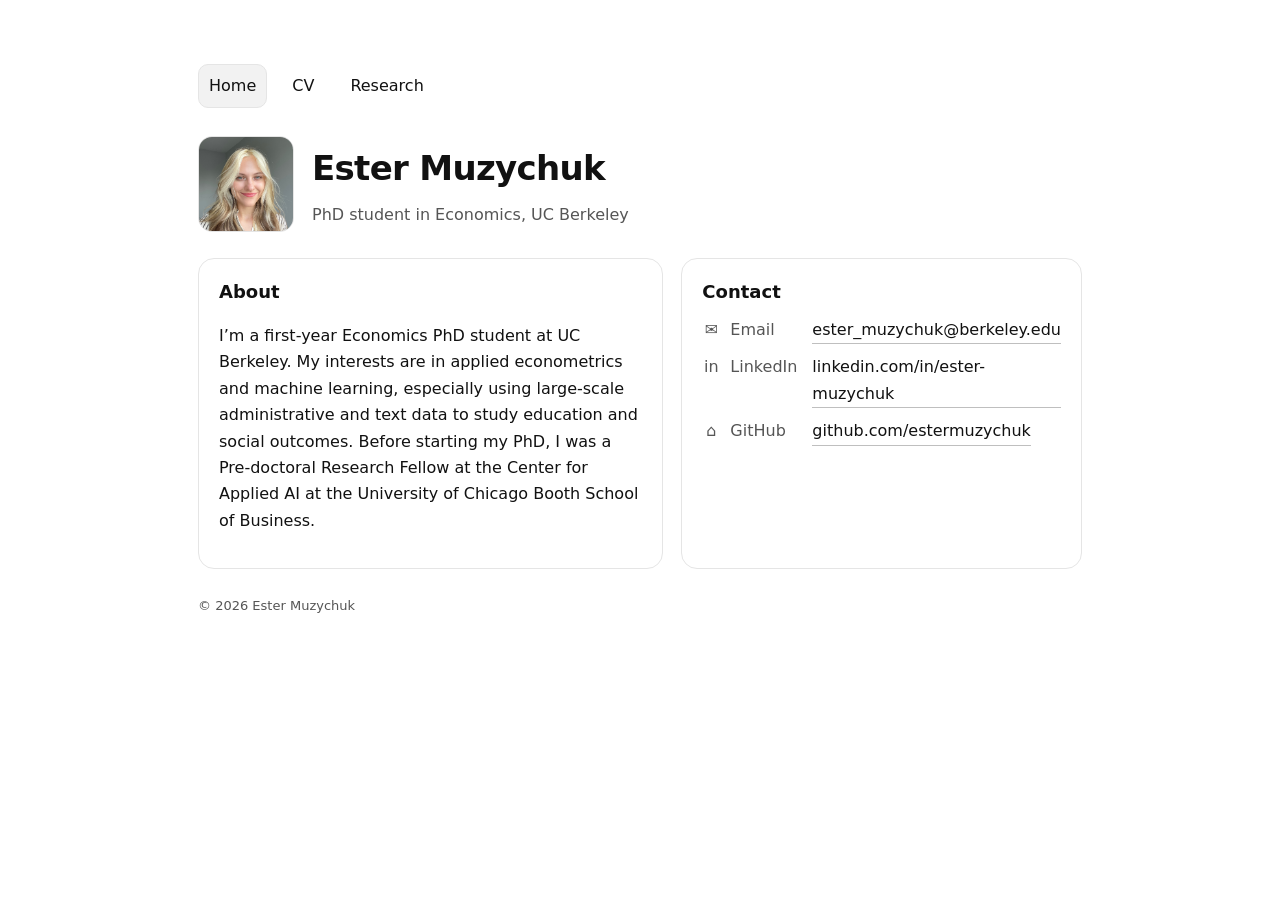
==== index.html @ eb8ea7dd "Refactor CSS and update contact information Refactor CSS styles for consistency and readability. Upd" ====
<!doctype html>
<html lang="en">
<head>
  <meta charset="utf-8" />
  <meta name="viewport" content="width=device-width, initial-scale=1" />
  <title>Ester Muzychuk</title>
  <meta name="description" content="Ester Muzychuk — PhD student in Economics at UC Berkeley." />
  <style>
    :root{
      --bg:#ffffff;
      --text:#111111;
      --muted:#555555;
      --border:#e5e5e5;
      --card:#ffffff;
      --link:#111111;
      --radius:16px;
      --maxw:920px;
    }
    *{ box-sizing:border-box; }
    body{
      margin:0;
      background:var(--bg);
      color:var(--text);
      font-family:system-ui,-apple-system,Segoe UI,Roboto,Arial,sans-serif;
      line-height:1.65;
    }
    .wrap{
      max-width:var(--maxw);
      margin:64px auto;
      padding:0 18px;
    }

    /* Nav */
    nav{
      display:flex;
      gap:14px;
      flex-wrap:wrap;
      align-items:center;
      margin-bottom:28px;
    }
    nav a{
      color:var(--link);
      text-decoration:none;
      padding:8px 10px;
      border-radius:10px;
      border:1px solid transparent;
    }
    nav a:hover{ border-color:var(--border); background:#f6f6f6; }
    nav a.active{ border-color:var(--border); background:#f2f2f2; }

    /* Header */
    .header{
      display:grid;
      grid-template-columns:96px 1fr;
      gap:18px;
      align-items:center;
      margin-top:10px;
    }
    .photo{
      width:96px;
      height:96px;
      border-radius:14px;          /* square w/ soft corners */
      object-fit:cover;
      border:1px solid var(--border);
      background:#eee;
    }
    h1{ margin:0; font-size:34px; letter-spacing:-0.02em; }
    .subtitle{ margin:6px 0 0; color:var(--muted); }

    /* Layout */
    .grid{
      display:grid;
      grid-template-columns:1fr;
      gap:18px;
      margin-top:26px;
    }
    @media (min-width: 860px){
      .grid{ grid-template-columns:1.2fr 0.8fr; }
    }

    /* Cards (minimal) */
    .card{
      background:var(--card);
      border:1px solid var(--border);
      border-radius:var(--radius);
      padding:18px 20px;
    }
    .card h2{ margin:0 0 10px; font-size:18px; }

    /* Contact (minimal list, no inner boxes) */
    .contact-list{
      list-style:none;
      padding:0;
      margin:10px 0 0;
      display:grid;
      gap:10px;
    }
    .contact-item{
      display:flex;
      align-items:baseline;
      gap:10px;
    }
    .contact-item .icon{
      width:18px;
      flex:0 0 18px;
      text-align:center;
      opacity:0.7;
    }
    .contact-item .label{
      color:var(--muted);
      min-width:72px;              /* align labels */
    }
    .contact-item a{
      color:var(--text);
      text-decoration:none;
      border-bottom:1px solid rgba(0,0,0,0.25);
    }
    .contact-item a:hover{
      border-bottom-color:rgba(0,0,0,0.7);
    }

    footer{
      margin-top:26px;
      color:var(--muted);
      font-size:13px;
    }
  </style>
</head>

<body>
  <div class="wrap">
    <nav aria-label="Primary">
      <a class="active" href="index.html">Home</a>
      <a href="cv.html">CV</a>
      <a href="research.html">Research</a>
    </nav>

    <section class="header">
      <img class="photo" src="headshot.jpg" alt="Headshot of Ester Muzychuk" />
      <div>
        <h1>Ester Muzychuk</h1>
        <p class="subtitle">PhD student in Economics, UC Berkeley</p>
      </div>
    </section>

    <section class="grid">
      <div class="card">
        <h2>About</h2>
        <p>
          I’m a first-year Economics PhD student at UC Berkeley. My interests are in applied econometrics and machine learning,
          especially using large-scale administrative and text data to study education and social outcomes. Before starting my PhD,
          I was a Pre-doctoral Research Fellow at the Center for Applied AI at the University of Chicago Booth School of Business.
        </p>
      </div>

      <div class="card">
        <h2>Contact</h2>
        <ul class="contact-list">
          <li class="contact-item">
            <span class="icon" aria-hidden="true">✉</span>
            <span class="label">Email</span>
            <a href="mailto:ester_muzychuk@berkeley.edu">ester_muzychuk@berkeley.edu</a>
          </li>

          <li class="contact-item">
            <span class="icon" aria-hidden="true">in</span>
            <span class="label">LinkedIn</span>
            <a href="https://linkedin.com/in/ester-muzychuk" target="_blank" rel="noopener">
              linkedin.com/in/ester-muzychuk
            </a>
          </li>

          <li class="contact-item">
            <span class="icon" aria-hidden="true">⌂</span>
            <span class="label">GitHub</span>
            <a href="https://github.com/estermuzychuk" target="_blank" rel="noopener">
              github.com/estermuzychuk
            </a>
          </li>

          <!-- No CV download link on the home page -->
        </ul>
      </div>
    </section>

    <footer>
      © <span id="y"></span> Ester Muzychuk
    </footer>
  </div>

  <script>
    document.getElementById("y").textContent = new Date().getFullYear();
  </script>
</body>
</html>
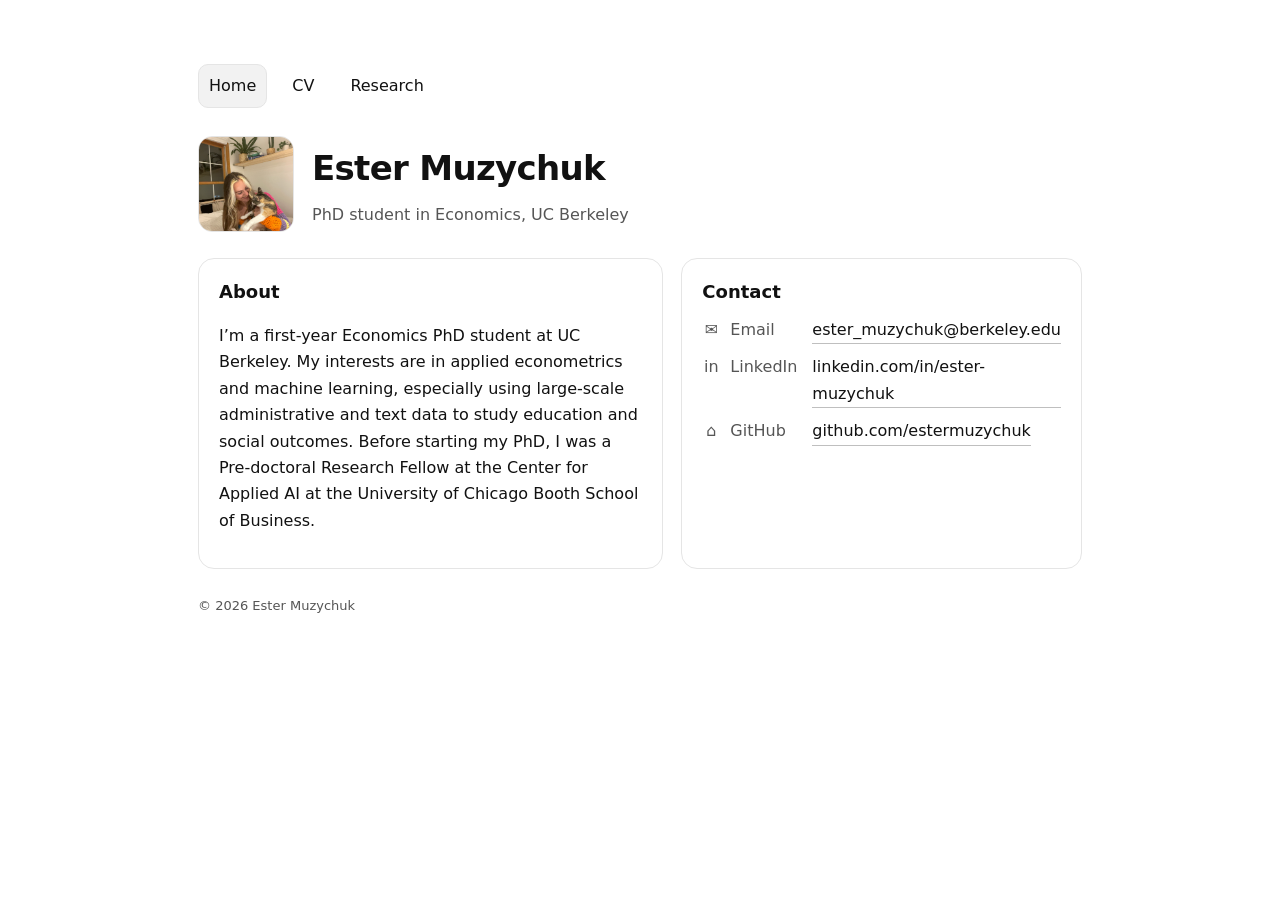
==== commit 036d6011: "Change headshot image format from jpg to jpeg" ====
--- a/index.html
+++ b/index.html
@@ -136,7 +136,7 @@
     </nav>
 
     <section class="header">
-      <img class="photo" src="headshot.jpg" alt="Headshot of Ester Muzychuk" />
+      <img class="photo" src="headshot.jpeg" alt="Headshot of Ester Muzychuk" />
       <div>
         <h1>Ester Muzychuk</h1>
         <p class="subtitle">PhD student in Economics, UC Berkeley</p>
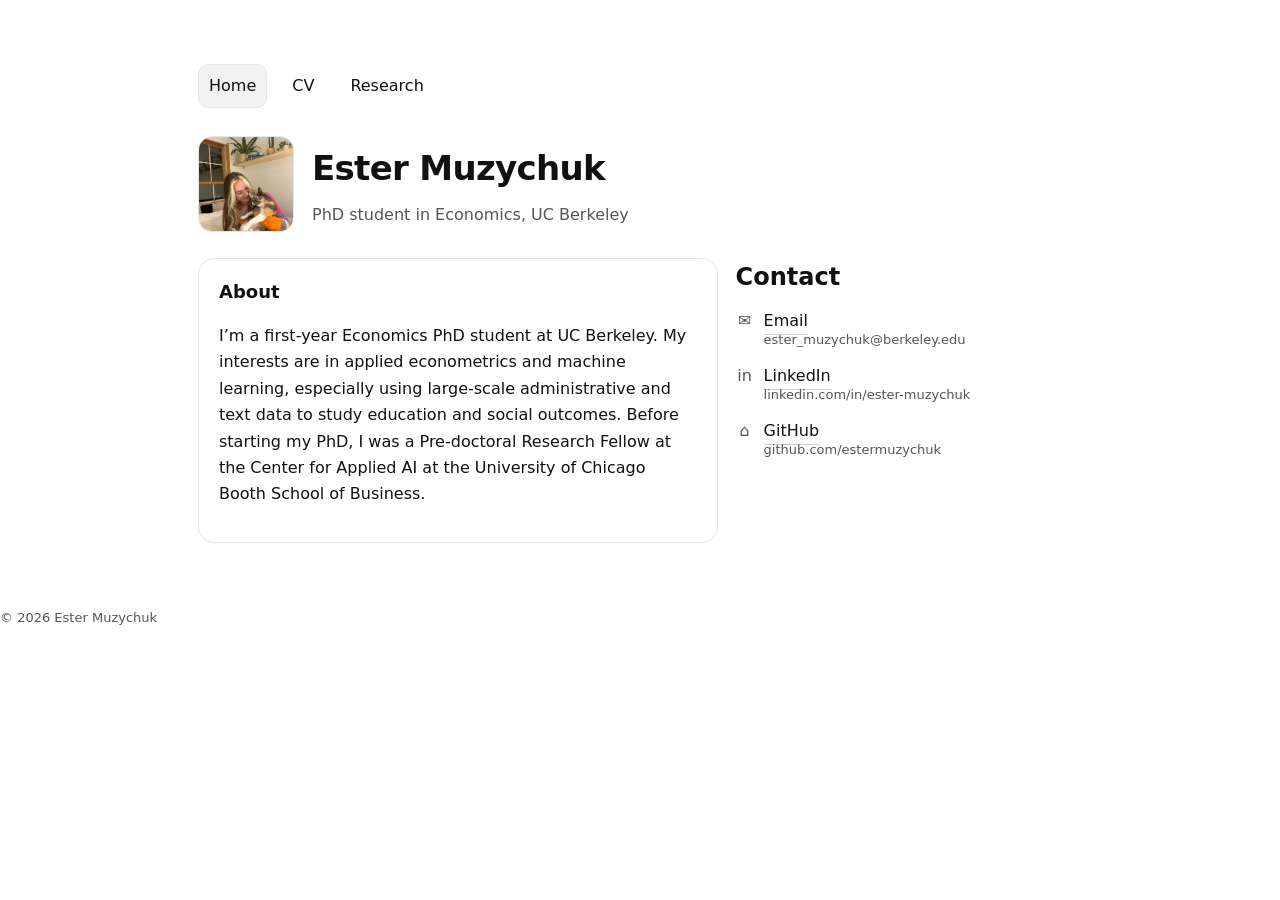
==== commit 080084d1: "Refactor Contact section layout and styling Updated the Contact section to remove card styling and a" ====
--- a/index.html
+++ b/index.html
@@ -124,6 +124,61 @@
       color:var(--muted);
       font-size:13px;
     }
+/* Make the Contact section unboxed (no card look) */
+.contact-panel{
+  background: transparent !important;
+  border: none !important;
+  padding: 0 !important;
+  border-radius: 0 !important;
+}
+
+/* Keep the Contact heading aligned nicely */
+.contact-panel h2{
+  margin: 0 0 10px;
+}
+
+/* Minimal list styling */
+.contact-list{
+  list-style: none;
+  padding: 0;
+  margin: 0;
+  display: grid;
+  gap: 12px;
+}
+
+.contact-item{
+  display: flex;
+  align-items: center;
+  gap: 10px;
+}
+
+.contact-item .icon{
+  width: 18px;
+  flex: 0 0 18px;
+  text-align: center;
+  opacity: 0.7;
+}
+
+/* Make the label itself the link */
+.contact-item a{
+  color: var(--text);
+  text-decoration: none;
+  font-weight: 500;
+  border-bottom: 1px solid rgba(0,0,0,0.18);
+}
+
+.contact-item a:hover{
+  border-bottom-color: rgba(0,0,0,0.6);
+}
+
+/* Optional: a tiny muted subtext under each label */
+.contact-sub{
+  color: var(--muted);
+  font-size: 13px;
+  margin-left: 28px; /* lines up under label (icon+gap) */
+  margin-top: -6px;
+}
+    
   </style>
 </head>
 
@@ -153,31 +208,35 @@
         </p>
       </div>
 
-      <div class="card">
-        <h2>Contact</h2>
-        <ul class="contact-list">
-          <li class="contact-item">
-            <span class="icon" aria-hidden="true">✉</span>
-            <span class="label">Email</span>
-            <a href="mailto:ester_muzychuk@berkeley.edu">ester_muzychuk@berkeley.edu</a>
-          </li>
-
-          <li class="contact-item">
-            <span class="icon" aria-hidden="true">in</span>
-            <span class="label">LinkedIn</span>
-            <a href="https://linkedin.com/in/ester-muzychuk" target="_blank" rel="noopener">
-              linkedin.com/in/ester-muzychuk
-            </a>
-          </li>
-
-          <li class="contact-item">
-            <span class="icon" aria-hidden="true">⌂</span>
-            <span class="label">GitHub</span>
-            <a href="https://github.com/estermuzychuk" target="_blank" rel="noopener">
-              github.com/estermuzychuk
-            </a>
-          </li>
-
+      <div class="contact-panel">
+  <h2>Contact</h2>
+
+  <ul class="contact-list">
+    <li>
+      <div class="contact-item">
+        <span class="icon" aria-hidden="true">✉</span>
+        <a href="mailto:ester_muzychuk@berkeley.edu">Email</a>
+      </div>
+      <div class="contact-sub">ester_muzychuk@berkeley.edu</div>
+    </li>
+
+    <li>
+      <div class="contact-item">
+        <span class="icon" aria-hidden="true">in</span>
+        <a href="https://linkedin.com/in/ester-muzychuk" target="_blank" rel="noopener">LinkedIn</a>
+      </div>
+      <div class="contact-sub">linkedin.com/in/ester-muzychuk</div>
+    </li>
+
+    <li>
+      <div class="contact-item">
+        <span class="icon" aria-hidden="true">⌂</span>
+        <a href="https://github.com/estermuzychuk" target="_blank" rel="noopener">GitHub</a>
+      </div>
+      <div class="contact-sub">github.com/estermuzychuk</div>
+    </li>
+  </ul>
+</div>
           <!-- No CV download link on the home page -->
         </ul>
       </div>
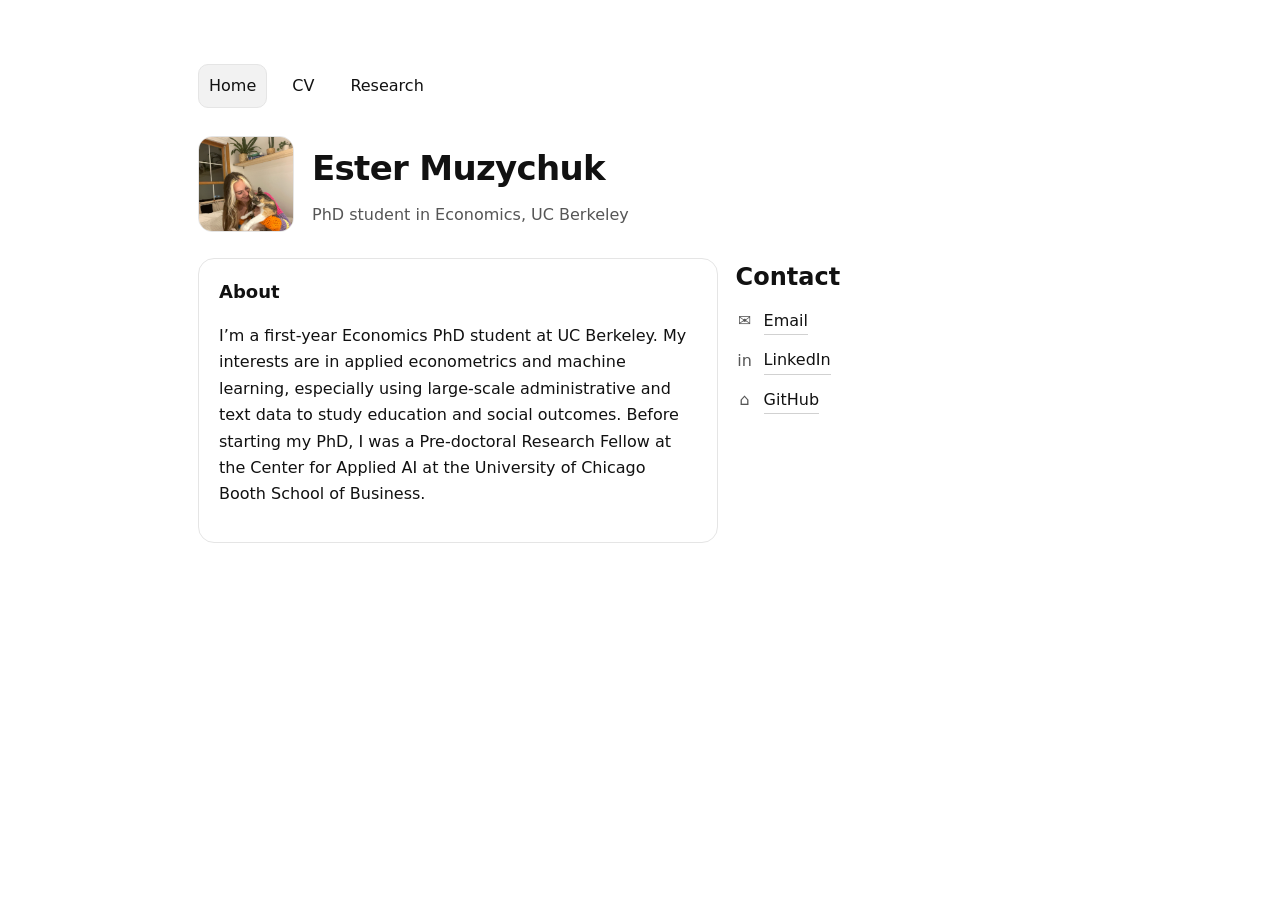
==== commit 7dd682a8: "Refactor contact panel and list structure" ====
--- a/index.html
+++ b/index.html
@@ -178,7 +178,44 @@
   margin-left: 28px; /* lines up under label (icon+gap) */
   margin-top: -6px;
 }
-    
+
+    .contact-panel{
+  background: transparent !important;
+  border: none !important;
+  padding: 0 !important;
+  border-radius: 0 !important;
+}
+
+.contact-list{
+  list-style:none;
+  padding:0;
+  margin:10px 0 0;
+  display:grid;
+  gap:12px;
+}
+
+.contact-item{
+  display:flex;
+  align-items:center;
+  gap:10px;
+}
+
+.contact-item .icon{
+  width:18px;
+  flex:0 0 18px;
+  text-align:center;
+  opacity:0.7;
+}
+
+.contact-item a{
+  color: var(--text);
+  text-decoration:none;
+  border-bottom:1px solid rgba(0,0,0,0.18);
+}
+
+.contact-item a:hover{
+  border-bottom-color: rgba(0,0,0,0.6);
+}
   </style>
 </head>
 
@@ -208,32 +245,23 @@
         </p>
       </div>
 
-      <div class="contact-panel">
+     <div class="contact-panel">
   <h2>Contact</h2>
 
   <ul class="contact-list">
-    <li>
-      <div class="contact-item">
-        <span class="icon" aria-hidden="true">✉</span>
-        <a href="mailto:ester_muzychuk@berkeley.edu">Email</a>
-      </div>
-      <div class="contact-sub">ester_muzychuk@berkeley.edu</div>
+    <li class="contact-item">
+      <span class="icon" aria-hidden="true">✉</span>
+      <a href="mailto:ester_muzychuk@berkeley.edu">Email</a>
     </li>
 
-    <li>
-      <div class="contact-item">
-        <span class="icon" aria-hidden="true">in</span>
-        <a href="https://linkedin.com/in/ester-muzychuk" target="_blank" rel="noopener">LinkedIn</a>
-      </div>
-      <div class="contact-sub">linkedin.com/in/ester-muzychuk</div>
+    <li class="contact-item">
+      <span class="icon" aria-hidden="true">in</span>
+      <a href="https://linkedin.com/in/ester-muzychuk" target="_blank" rel="noopener">LinkedIn</a>
     </li>
 
-    <li>
-      <div class="contact-item">
-        <span class="icon" aria-hidden="true">⌂</span>
-        <a href="https://github.com/estermuzychuk" target="_blank" rel="noopener">GitHub</a>
-      </div>
-      <div class="contact-sub">github.com/estermuzychuk</div>
+    <li class="contact-item">
+      <span class="icon" aria-hidden="true">⌂</span>
+      <a href="https://github.com/estermuzychuk" target="_blank" rel="noopener">GitHub</a>
     </li>
   </ul>
 </div>
@@ -242,9 +270,7 @@
       </div>
     </section>
 
-    <footer>
-      © <span id="y"></span> Ester Muzychuk
-    </footer>
+
   </div>
 
   <script>
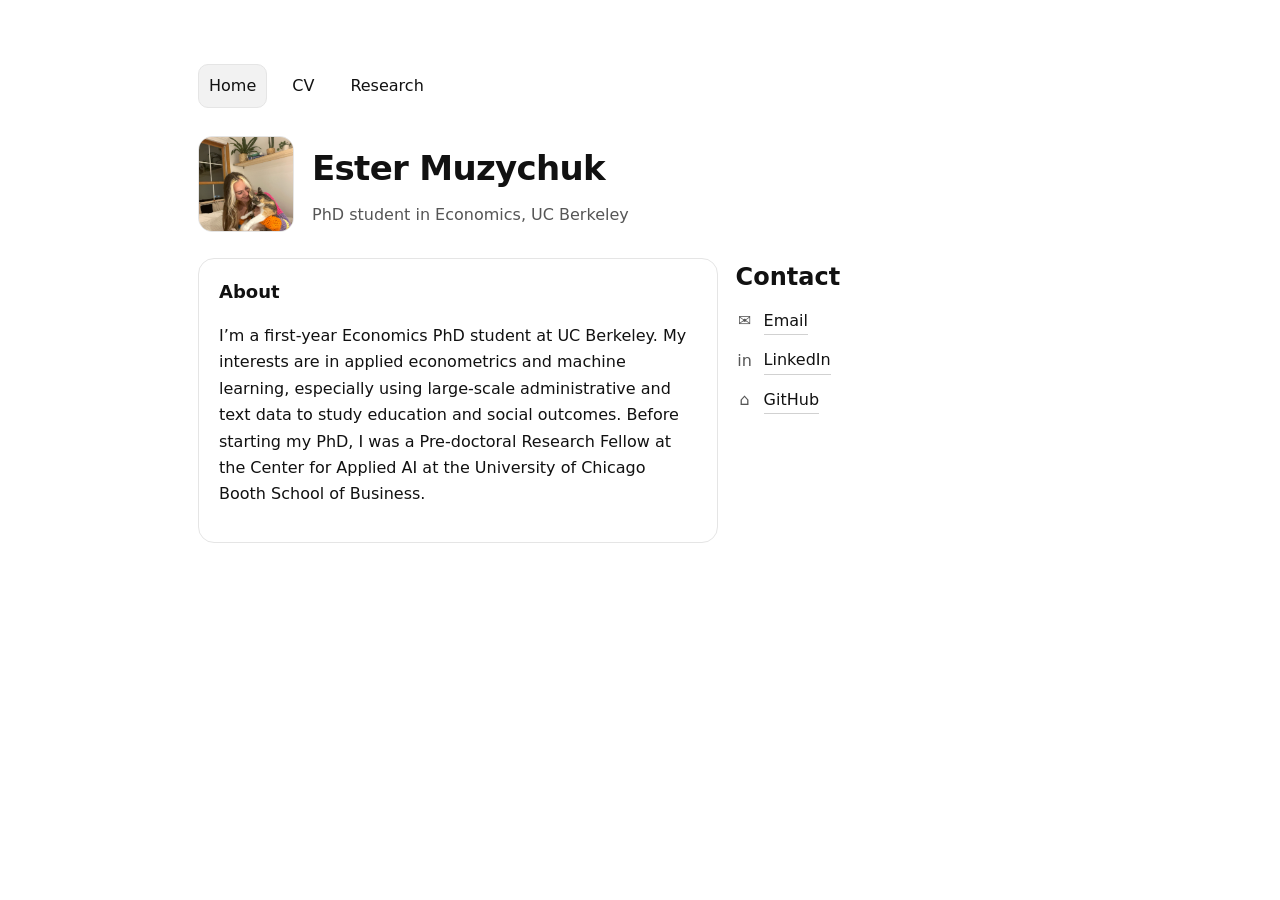
==== commit 2b91bafb: "Enhance index.html with SEO and Open Graph meta tags Added meta tags for SEO and social media sharin" ====
--- a/index.html
+++ b/index.html
@@ -1,6 +1,47 @@
 <!doctype html>
 <html lang="en">
 <head>
+<title>Ester Muzychuk | Economics PhD | UC Berkeley</title>
+
+<meta name="description" content="Ester Muzychuk — Economics PhD student at UC Berkeley. Research in econometrics, machine learning, and education." />
+<meta name="robots" content="index,follow" />
+
+<link rel="canonical" href="https://estermuzychuk.github.io/" />
+
+<!-- Open Graph (shows nice previews + helps consistency) -->
+<meta property="og:type" content="website" />
+<meta property="og:title" content="Ester Muzychuk" />
+<meta property="og:description" content="Economics PhD student at UC Berkeley. Research in econometrics, machine learning, and education." />
+<meta property="og:url" content="https://estermuzychuk.github.io/" />
+<meta property="og:image" content="https://estermuzychuk.github.io/headshot.jpg" />
+
+<!-- Twitter Card -->
+<meta name="twitter:card" content="summary_large_image" />
+<meta name="twitter:title" content="Ester Muzychuk" />
+<meta name="twitter:description" content="Economics PhD student at UC Berkeley. Research in econometrics, machine learning, and education." />
+<meta name="twitter:image" content="https://estermuzychuk.github.io/headshot.jpg" />
+
+<!-- Structured data: Person -->
+<script type="application/ld+json">
+{
+  "@context": "https://schema.org",
+  "@type": "Person",
+  "name": "Ester Muzychuk",
+  "url": "https://estermuzychuk.github.io/",
+  "affiliation": {
+    "@type": "Organization",
+    "name": "University of California, Berkeley"
+  },
+  "image": "https://estermuzychuk.github.io/headshot.jpg",
+  "sameAs": [
+    "www.linkedin.com/in/ester-muzychuk",
+    "https://github.com/estermuzychuk"
+  ]
+}
+</script>
+
+
+  
   <meta charset="utf-8" />
   <meta name="viewport" content="width=device-width, initial-scale=1" />
   <title>Ester Muzychuk</title>
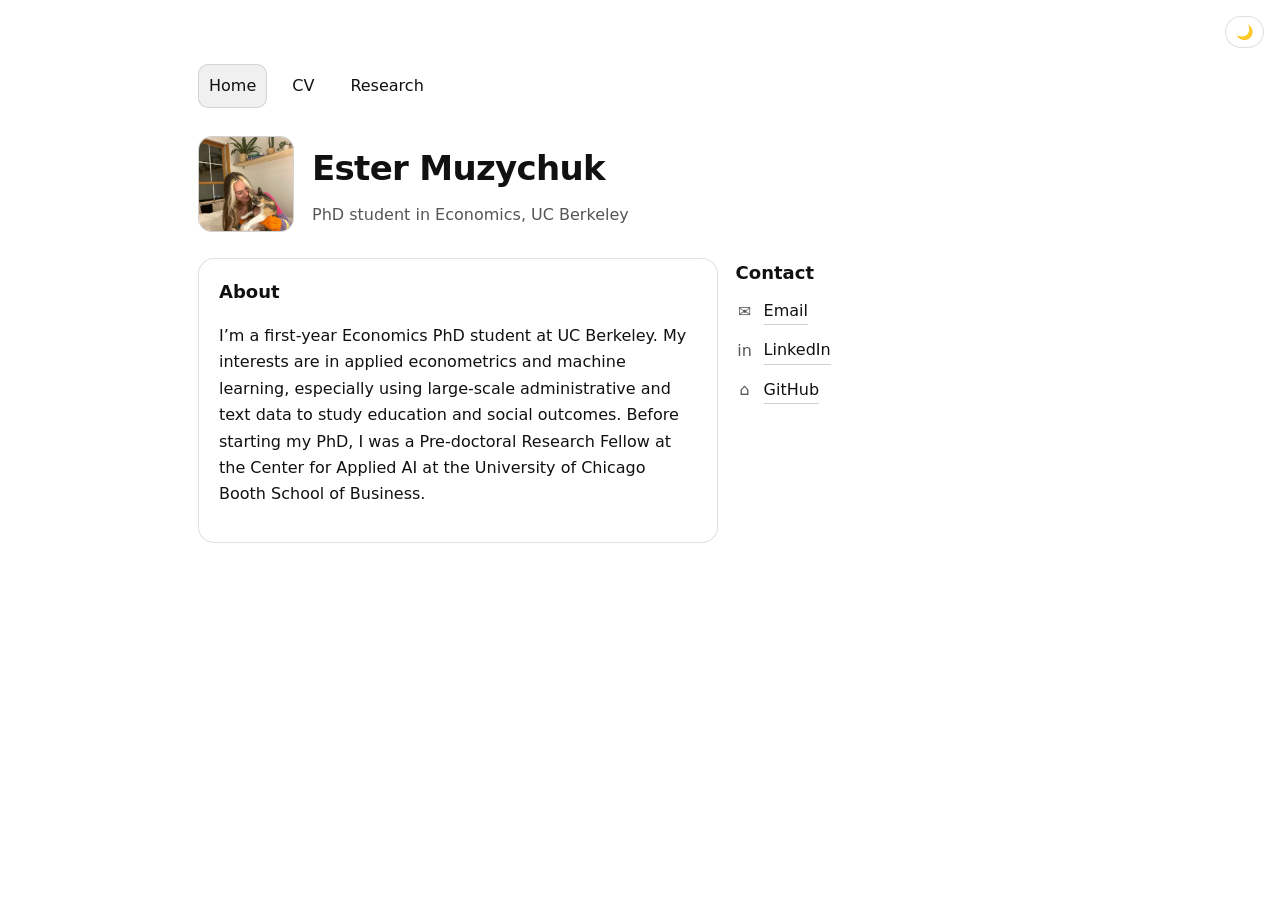
==== commit 77feb1b7: "Refactor index.html for improved structure and SEO" ====
--- a/index.html
+++ b/index.html
@@ -1,266 +1,52 @@
 <!doctype html>
 <html lang="en">
 <head>
-<title>Ester Muzychuk | Economics PhD | UC Berkeley</title>
-
-<meta name="description" content="Ester Muzychuk — Economics PhD student at UC Berkeley. Research in econometrics, machine learning, and education." />
-<meta name="robots" content="index,follow" />
-
-<link rel="canonical" href="https://estermuzychuk.github.io/" />
-
-<!-- Open Graph (shows nice previews + helps consistency) -->
-<meta property="og:type" content="website" />
-<meta property="og:title" content="Ester Muzychuk" />
-<meta property="og:description" content="Economics PhD student at UC Berkeley. Research in econometrics, machine learning, and education." />
-<meta property="og:url" content="https://estermuzychuk.github.io/" />
-<meta property="og:image" content="https://estermuzychuk.github.io/headshot.jpg" />
-
-<!-- Twitter Card -->
-<meta name="twitter:card" content="summary_large_image" />
-<meta name="twitter:title" content="Ester Muzychuk" />
-<meta name="twitter:description" content="Economics PhD student at UC Berkeley. Research in econometrics, machine learning, and education." />
-<meta name="twitter:image" content="https://estermuzychuk.github.io/headshot.jpg" />
-
-<!-- Structured data: Person -->
-<script type="application/ld+json">
-{
-  "@context": "https://schema.org",
-  "@type": "Person",
-  "name": "Ester Muzychuk",
-  "url": "https://estermuzychuk.github.io/",
-  "affiliation": {
-    "@type": "Organization",
-    "name": "University of California, Berkeley"
-  },
-  "image": "https://estermuzychuk.github.io/headshot.jpg",
-  "sameAs": [
-    "www.linkedin.com/in/ester-muzychuk",
-    "https://github.com/estermuzychuk"
-  ]
-}
-</script>
-
-
-  
   <meta charset="utf-8" />
   <meta name="viewport" content="width=device-width, initial-scale=1" />
-  <title>Ester Muzychuk</title>
-  <meta name="description" content="Ester Muzychuk — PhD student in Economics at UC Berkeley." />
-  <style>
-    :root{
-      --bg:#ffffff;
-      --text:#111111;
-      --muted:#555555;
-      --border:#e5e5e5;
-      --card:#ffffff;
-      --link:#111111;
-      --radius:16px;
-      --maxw:920px;
-    }
-    *{ box-sizing:border-box; }
-    body{
-      margin:0;
-      background:var(--bg);
-      color:var(--text);
-      font-family:system-ui,-apple-system,Segoe UI,Roboto,Arial,sans-serif;
-      line-height:1.65;
-    }
-    .wrap{
-      max-width:var(--maxw);
-      margin:64px auto;
-      padding:0 18px;
-    }
 
-    /* Nav */
-    nav{
-      display:flex;
-      gap:14px;
-      flex-wrap:wrap;
-      align-items:center;
-      margin-bottom:28px;
-    }
-    nav a{
-      color:var(--link);
-      text-decoration:none;
-      padding:8px 10px;
-      border-radius:10px;
-      border:1px solid transparent;
-    }
-    nav a:hover{ border-color:var(--border); background:#f6f6f6; }
-    nav a.active{ border-color:var(--border); background:#f2f2f2; }
+  <title>Ester Muzychuk | Economics PhD | UC Berkeley</title>
+  <meta name="description" content="Ester Muzychuk — Economics PhD student at UC Berkeley. Research in econometrics, machine learning, and education." />
+  <meta name="robots" content="index,follow" />
+  <link rel="canonical" href="https://estermuzychuk.github.io/" />
 
-    /* Header */
-    .header{
-      display:grid;
-      grid-template-columns:96px 1fr;
-      gap:18px;
-      align-items:center;
-      margin-top:10px;
-    }
-    .photo{
-      width:96px;
-      height:96px;
-      border-radius:14px;          /* square w/ soft corners */
-      object-fit:cover;
-      border:1px solid var(--border);
-      background:#eee;
-    }
-    h1{ margin:0; font-size:34px; letter-spacing:-0.02em; }
-    .subtitle{ margin:6px 0 0; color:var(--muted); }
+  <!-- Open Graph -->
+  <meta property="og:type" content="website" />
+  <meta property="og:title" content="Ester Muzychuk" />
+  <meta property="og:description" content="Economics PhD student at UC Berkeley. Research in econometrics, machine learning, and education." />
+  <meta property="og:url" content="https://estermuzychuk.github.io/" />
+  <meta property="og:image" content="https://estermuzychuk.github.io/headshot.jpg" />
 
-    /* Layout */
-    .grid{
-      display:grid;
-      grid-template-columns:1fr;
-      gap:18px;
-      margin-top:26px;
-    }
-    @media (min-width: 860px){
-      .grid{ grid-template-columns:1.2fr 0.8fr; }
-    }
+  <!-- Twitter Card -->
+  <meta name="twitter:card" content="summary_large_image" />
+  <meta name="twitter:title" content="Ester Muzychuk" />
+  <meta name="twitter:description" content="Economics PhD student at UC Berkeley. Research in econometrics, machine learning, and education." />
+  <meta name="twitter:image" content="https://estermuzychuk.github.io/headshot.jpg" />
 
-    /* Cards (minimal) */
-    .card{
-      background:var(--card);
-      border:1px solid var(--border);
-      border-radius:var(--radius);
-      padding:18px 20px;
-    }
-    .card h2{ margin:0 0 10px; font-size:18px; }
+  <!-- Structured data: Person -->
+  <script type="application/ld+json">
+  {
+    "@context": "https://schema.org",
+    "@type": "Person",
+    "name": "Ester Muzychuk",
+    "url": "https://estermuzychuk.github.io/",
+    "affiliation": {
+      "@type": "Organization",
+      "name": "University of California, Berkeley"
+    },
+    "image": "https://estermuzychuk.github.io/headshot.jpg",
+    "sameAs": [
+      "https://www.linkedin.com/in/ester-muzychuk",
+      "https://github.com/estermuzychuk"
+    ]
+  }
+  </script>
 
-    /* Contact (minimal list, no inner boxes) */
-    .contact-list{
-      list-style:none;
-      padding:0;
-      margin:10px 0 0;
-      display:grid;
-      gap:10px;
-    }
-    .contact-item{
-      display:flex;
-      align-items:baseline;
-      gap:10px;
-    }
-    .contact-item .icon{
-      width:18px;
-      flex:0 0 18px;
-      text-align:center;
-      opacity:0.7;
-    }
-    .contact-item .label{
-      color:var(--muted);
-      min-width:72px;              /* align labels */
-    }
-    .contact-item a{
-      color:var(--text);
-      text-decoration:none;
-      border-bottom:1px solid rgba(0,0,0,0.25);
-    }
-    .contact-item a:hover{
-      border-bottom-color:rgba(0,0,0,0.7);
-    }
-
-    footer{
-      margin-top:26px;
-      color:var(--muted);
-      font-size:13px;
-    }
-/* Make the Contact section unboxed (no card look) */
-.contact-panel{
-  background: transparent !important;
-  border: none !important;
-  padding: 0 !important;
-  border-radius: 0 !important;
-}
-
-/* Keep the Contact heading aligned nicely */
-.contact-panel h2{
-  margin: 0 0 10px;
-}
-
-/* Minimal list styling */
-.contact-list{
-  list-style: none;
-  padding: 0;
-  margin: 0;
-  display: grid;
-  gap: 12px;
-}
-
-.contact-item{
-  display: flex;
-  align-items: center;
-  gap: 10px;
-}
-
-.contact-item .icon{
-  width: 18px;
-  flex: 0 0 18px;
-  text-align: center;
-  opacity: 0.7;
-}
-
-/* Make the label itself the link */
-.contact-item a{
-  color: var(--text);
-  text-decoration: none;
-  font-weight: 500;
-  border-bottom: 1px solid rgba(0,0,0,0.18);
-}
-
-.contact-item a:hover{
-  border-bottom-color: rgba(0,0,0,0.6);
-}
-
-/* Optional: a tiny muted subtext under each label */
-.contact-sub{
-  color: var(--muted);
-  font-size: 13px;
-  margin-left: 28px; /* lines up under label (icon+gap) */
-  margin-top: -6px;
-}
-
-    .contact-panel{
-  background: transparent !important;
-  border: none !important;
-  padding: 0 !important;
-  border-radius: 0 !important;
-}
-
-.contact-list{
-  list-style:none;
-  padding:0;
-  margin:10px 0 0;
-  display:grid;
-  gap:12px;
-}
-
-.contact-item{
-  display:flex;
-  align-items:center;
-  gap:10px;
-}
-
-.contact-item .icon{
-  width:18px;
-  flex:0 0 18px;
-  text-align:center;
-  opacity:0.7;
-}
-
-.contact-item a{
-  color: var(--text);
-  text-decoration:none;
-  border-bottom:1px solid rgba(0,0,0,0.18);
-}
-
-.contact-item a:hover{
-  border-bottom-color: rgba(0,0,0,0.6);
-}
-  </style>
+  <link rel="stylesheet" href="styles.css" />
 </head>
 
 <body>
+  <button class="theme-toggle" id="themeToggle" type="button" aria-label="Toggle dark mode">🌙</button>
+
   <div class="wrap">
     <nav aria-label="Primary">
       <a class="active" href="index.html">Home</a>
@@ -286,36 +72,29 @@
         </p>
       </div>
 
-     <div class="contact-panel">
-  <h2>Contact</h2>
+      <div class="contact-panel">
+        <h2>Contact</h2>
 
-  <ul class="contact-list">
-    <li class="contact-item">
-      <span class="icon" aria-hidden="true">✉</span>
-      <a href="mailto:ester_muzychuk@berkeley.edu">Email</a>
-    </li>
+        <ul class="contact-list">
+          <li class="contact-item">
+            <span class="icon" aria-hidden="true">✉</span>
+            <a href="mailto:ester_muzychuk@berkeley.edu">Email</a>
+          </li>
 
-    <li class="contact-item">
-      <span class="icon" aria-hidden="true">in</span>
-      <a href="https://linkedin.com/in/ester-muzychuk" target="_blank" rel="noopener">LinkedIn</a>
-    </li>
+          <li class="contact-item">
+            <span class="icon" aria-hidden="true">in</span>
+            <a href="https://www.linkedin.com/in/ester-muzychuk" target="_blank" rel="noopener">LinkedIn</a>
+          </li>
 
-    <li class="contact-item">
-      <span class="icon" aria-hidden="true">⌂</span>
-      <a href="https://github.com/estermuzychuk" target="_blank" rel="noopener">GitHub</a>
-    </li>
-  </ul>
-</div>
-          <!-- No CV download link on the home page -->
+          <li class="contact-item">
+            <span class="icon" aria-hidden="true">⌂</span>
+            <a href="https://github.com/estermuzychuk" target="_blank" rel="noopener">GitHub</a>
+          </li>
         </ul>
       </div>
     </section>
-
-
   </div>
 
-  <script>
-    document.getElementById("y").textContent = new Date().getFullYear();
-  </script>
+  <script src="theme.js" defer></script>
 </body>
 </html>
--- a/styles.css
+++ b/styles.css
@@ -0,0 +1,200 @@
+/* styles.css */
+
+/* -------------------------
+   Theme tokens
+------------------------- */
+:root{
+  --bg:#ffffff;
+  --text:#111111;
+  --muted:#555555;
+  --border: rgba(0,0,0,0.12);
+  --card:#ffffff;
+  --link:#111111;
+  --radius:16px;
+  --maxw:920px;
+}
+
+html.dark{
+  --bg:#0b0f14;
+  --text:#e8edf2;
+  --muted:#b3bdc7;
+  --border: rgba(255,255,255,0.14);
+  --card:#121823;
+  --link:#7ab7ff;
+}
+
+*{ box-sizing:border-box; }
+
+body{
+  margin:0;
+  background:var(--bg);
+  color:var(--text);
+  font-family:system-ui,-apple-system,Segoe UI,Roboto,Arial,sans-serif;
+  line-height:1.65;
+}
+
+a{ color:var(--link); }
+
+/* -------------------------
+   Layout
+------------------------- */
+.wrap{
+  max-width:var(--maxw);
+  margin:64px auto;
+  padding:0 18px;
+}
+
+/* -------------------------
+   Nav
+------------------------- */
+nav{
+  display:flex;
+  gap:14px;
+  flex-wrap:wrap;
+  align-items:center;
+  margin-bottom:28px;
+}
+
+nav a{
+  color:var(--link);
+  text-decoration:none;
+  padding:8px 10px;
+  border-radius:10px;
+  border:1px solid transparent;
+}
+
+nav a:hover{
+  border-color:var(--border);
+  background: color-mix(in srgb, var(--card) 80%, var(--text) 5%);
+}
+
+nav a.active{
+  border-color:var(--border);
+  background: color-mix(in srgb, var(--card) 85%, var(--text) 6%);
+}
+
+/* (Fallback if color-mix not supported) */
+@supports not (background: color-mix(in srgb, white, black)) {
+  nav a:hover{ background: rgba(0,0,0,0.04); }
+  html.dark nav a:hover{ background: rgba(255,255,255,0.06); }
+  nav a.active{ background: rgba(0,0,0,0.06); }
+  html.dark nav a.active{ background: rgba(255,255,255,0.08); }
+}
+
+/* -------------------------
+   Header
+------------------------- */
+.header{
+  display:grid;
+  grid-template-columns:96px 1fr;
+  gap:18px;
+  align-items:center;
+  margin-top:10px;
+}
+
+.photo{
+  width:96px;
+  height:96px;
+  border-radius:14px;
+  object-fit:cover;
+  border:1px solid var(--border);
+  background:#eee;
+}
+
+h1{ margin:0; font-size:34px; letter-spacing:-0.02em; }
+.subtitle{ margin:6px 0 0; color:var(--muted); }
+
+/* -------------------------
+   Grid / Cards
+------------------------- */
+.grid{
+  display:grid;
+  grid-template-columns:1fr;
+  gap:18px;
+  margin-top:26px;
+}
+@media (min-width: 860px){
+  .grid{ grid-template-columns:1.2fr 0.8fr; }
+}
+
+.card{
+  background:var(--card);
+  border:1px solid var(--border);
+  border-radius:var(--radius);
+  padding:18px 20px;
+}
+
+.card h2{ margin:0 0 10px; font-size:18px; }
+
+/* -------------------------
+   Contact (unboxed)
+------------------------- */
+.contact-panel{
+  background: transparent;
+  border: none;
+  padding: 0;
+  border-radius: 0;
+}
+
+.contact-panel h2{ margin:0 0 10px; font-size:18px; }
+
+.contact-list{
+  list-style:none;
+  padding:0;
+  margin:10px 0 0;
+  display:grid;
+  gap:12px;
+}
+
+.contact-item{
+  display:flex;
+  align-items:center;
+  gap:10px;
+}
+
+.contact-item .icon{
+  width:18px;
+  flex:0 0 18px;
+  text-align:center;
+  opacity:0.7;
+}
+
+.contact-item a{
+  color: var(--text);
+  text-decoration:none;
+  border-bottom:1px solid rgba(0,0,0,0.18);
+}
+html.dark .contact-item a{
+  border-bottom-color: rgba(255,255,255,0.22);
+}
+
+.contact-item a:hover{
+  border-bottom-color: rgba(0,0,0,0.6);
+}
+html.dark .contact-item a:hover{
+  border-bottom-color: rgba(255,255,255,0.65);
+}
+
+/* -------------------------
+   Theme toggle button
+------------------------- */
+.theme-toggle{
+  position: fixed;
+  top: 16px;
+  right: 16px;
+  border: 1px solid var(--border);
+  background: var(--card);
+  color: var(--text);
+  padding: 8px 10px;
+  border-radius: 999px;
+  cursor: pointer;
+  font-size: 14px;
+  line-height: 1;
+}
+.theme-toggle:focus{
+  outline: 2px solid color-mix(in srgb, var(--link) 50%, transparent);
+  outline-offset: 2px;
+}
+@supports not (outline: 2px solid color-mix(in srgb, red, transparent)) {
+  .theme-toggle:focus{ outline: 2px solid var(--link); }
+}
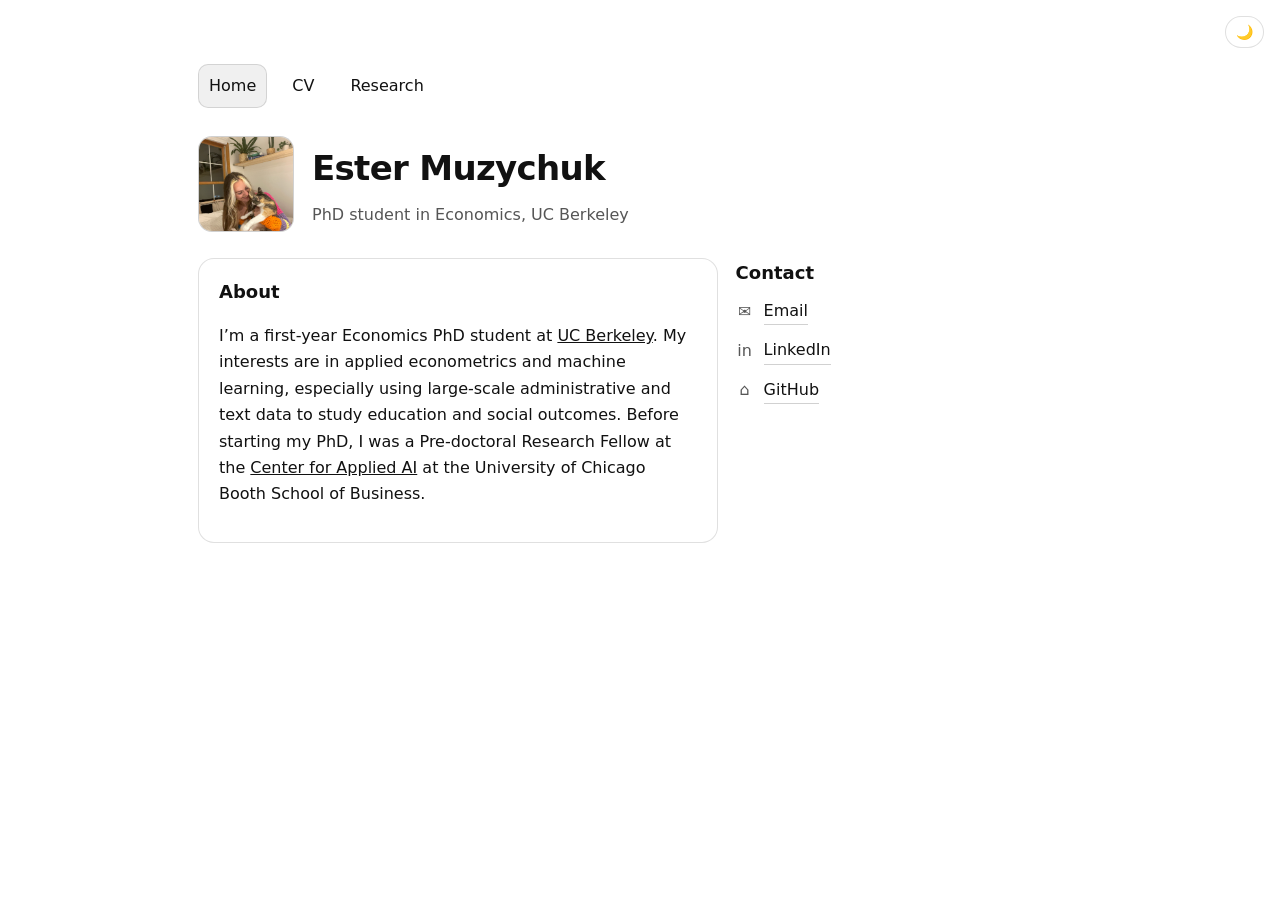
==== commit 0056efcf: "Add links to UC Berkeley and Center for Applied AI" ====
--- a/index.html
+++ b/index.html
@@ -66,9 +66,11 @@
       <div class="card">
         <h2>About</h2>
         <p>
-          I’m a first-year Economics PhD student at UC Berkeley. My interests are in applied econometrics and machine learning,
-          especially using large-scale administrative and text data to study education and social outcomes. Before starting my PhD,
-          I was a Pre-doctoral Research Fellow at the Center for Applied AI at the University of Chicago Booth School of Business.
+          I’m a first-year Economics PhD student at
+        <a href="https://www.econ.berkeley.edu/" target="_blank" rel="noopener">UC Berkeley</a>. My interests are in applied econometrics and machine learning,
+          especially using large-scale administrative and text data to study education and social outcomes. Before starting my PhD, I was a Pre-doctoral Research Fellow at the
+<a href="https://www.chicagobooth.edu/research/center-for-applied-artificial-intelligence" target="_blank" rel="noopener">Center for Applied AI</a>
+at the University of Chicago Booth School of Business.
         </p>
       </div>
 
--- a/styles.css
+++ b/styles.css
@@ -198,3 +198,44 @@
 @supports not (outline: 2px solid color-mix(in srgb, red, transparent)) {
   .theme-toggle:focus{ outline: 2px solid var(--link); }
 }
+
+/* CV page extras */
+.btnrow{
+  display:flex;
+  gap:12px;
+  flex-wrap:wrap;
+  margin-top:10px;
+}
+
+.btn{
+  display:inline-block;
+  border:1px solid var(--border);
+  background: var(--card);
+  padding:10px 12px;
+  border-radius:12px;
+  text-decoration:none;
+  color:var(--text);
+}
+
+.btn:hover{
+  background: color-mix(in srgb, var(--card) 85%, var(--text) 6%);
+}
+
+@supports not (background: color-mix(in srgb, white, black)) {
+  .btn:hover{ background: rgba(0,0,0,0.04); }
+  html.dark .btn:hover{ background: rgba(255,255,255,0.06); }
+}
+
+.cv-frame{
+  width:100%;
+  height:1100px;
+  border:1px solid var(--border);
+  border-radius:12px;
+  background: var(--bg);
+}
+
+.cv-footer{
+  margin-top:18px;
+  color: var(--muted);
+  font-size:13px;
+}
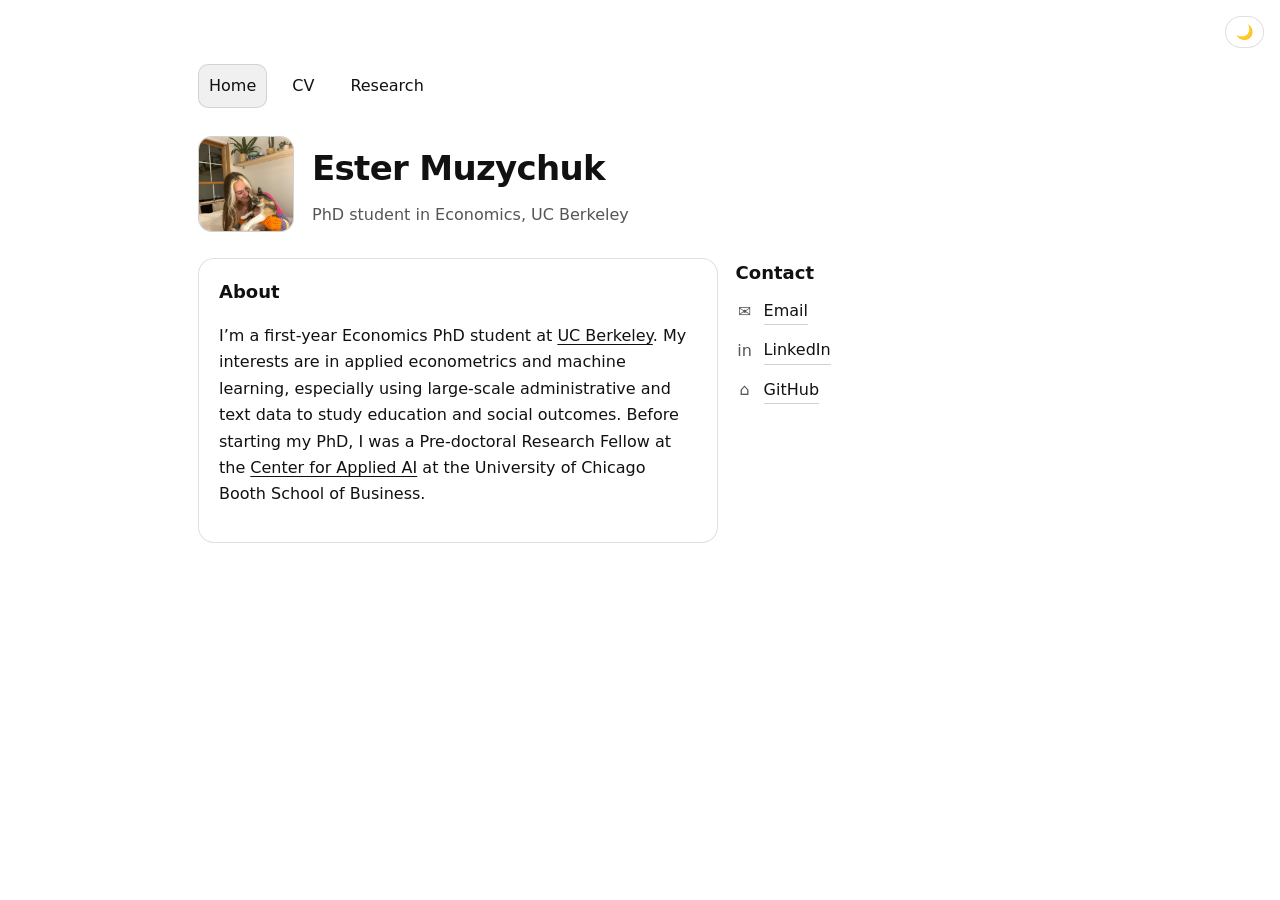
==== commit bdc47c8b: "Add favicon links to index.html" ====
--- a/index.html
+++ b/index.html
@@ -1,6 +1,8 @@
 <!doctype html>
 <html lang="en">
 <head>
+  <link rel="icon" type="image/png" sizes="32x32" href="/favicon-512x512.png">
+  <link rel="icon" type="image/png" sizes="16x16" href="/favicon-192x192.png">
   <meta charset="utf-8" />
   <meta name="viewport" content="width=device-width, initial-scale=1" />
 
--- a/styles.css
+++ b/styles.css
@@ -239,3 +239,12 @@
   color: var(--muted);
   font-size:13px;
 }
+
+/* Bio links */
+.card a{
+  text-decoration: underline;
+  text-underline-offset: 3px;
+}
+.card a:hover{
+  opacity: 0.85;
+}
